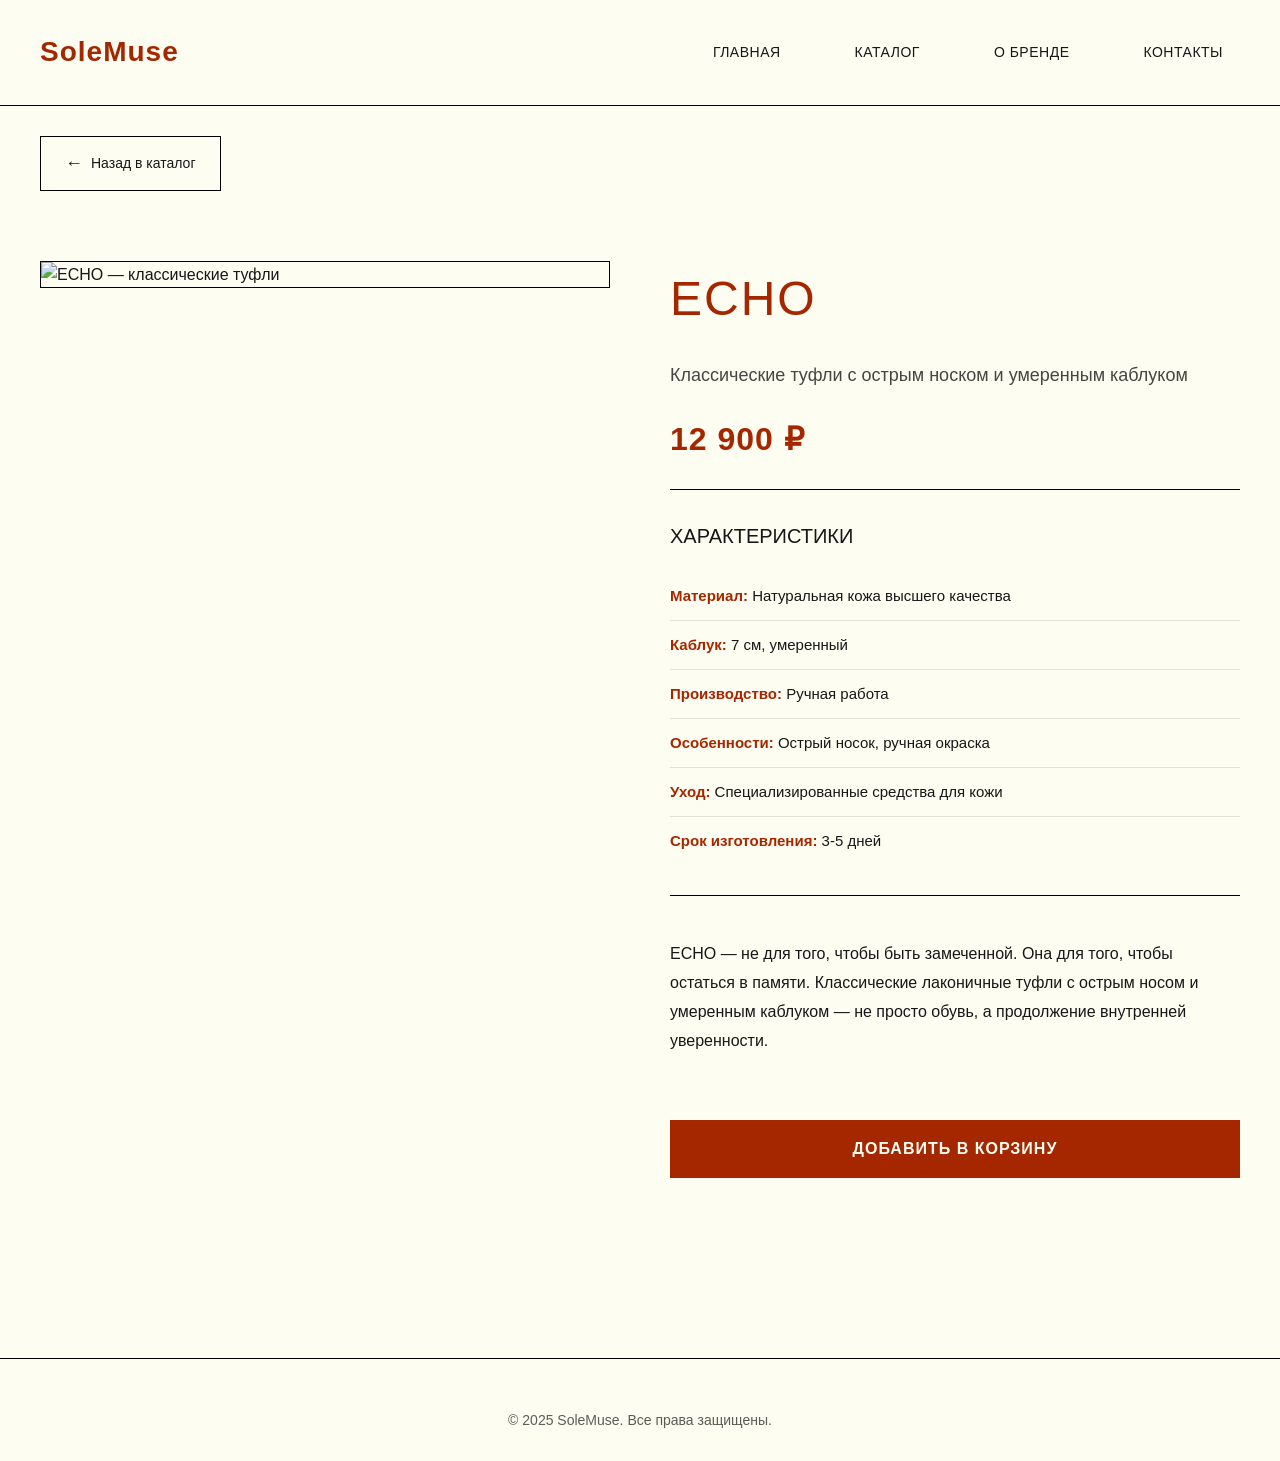
==== index1.html @ 01a090bb "Add files via upload" ====
<!DOCTYPE html>
<html lang="ru">
<head>
  <meta charset="UTF-8">
  <meta name="viewport" content="width=device-width, initial-scale=1.0">
  <title>ECHO — SoleMuse</title>
  <link rel="stylesheet" href="styles.css">
</head>
<body>

  <header class="header">
    <div class="container">
      <div class="logo">
        <a href="index1.html">SoleMuse</a>
      </div>
      <nav class="nav">
        <a href="index1.html">Главная</a>
        <a href="index1.html#catalog">Каталог</a>
        <a href="#">О бренде</a>
        <a href="#">Контакты</a>
      </nav>
    </div>
  </header>

  <div class="container">
    <a href="index.html" class="back-button">
      <span>←</span> Назад в каталог
    </a>
  </div>

  <main class="product-page">
    <div class="container">
      <div class="product-layout">
        
        <div class="product-image-large">
          <img src="фото_и_материалы/1_фото.png" alt="ECHO — классические туфли">
        </div>

        <div class="product-info-large">
          <h1 class="product-title-large">ECHO</h1>
          <p class="product-desc-large">Классические туфли с острым носком и умеренным каблуком</p>
          <div class="product-price-large">12 900 ₽</div>
          
          <div class="product-features">
            <h3>Характеристики</h3>
            <ul>
              <li><strong>Материал:</strong> Натуральная кожа высшего качества</li>
              <li><strong>Каблук:</strong> 7 см, умеренный</li>
              <li><strong>Производство:</strong> Ручная работа</li>
              <li><strong>Особенности:</strong> Острый носок, ручная окраска</li>
              <li><strong>Уход:</strong> Специализированные средства для кожи</li>
              <li><strong>Срок изготовления:</strong> 3-5 дней</li>
            </ul>
          </div>

          <div class="product-description">
            <p>ECHO — не для того, чтобы быть замеченной. Она для того, чтобы остаться в памяти. Классические лаконичные туфли с острым носом и умеренным каблуком — не просто обувь, а продолжение внутренней уверенности.</p>
          </div>

          <button class="btn-order-large">ДОБАВИТЬ В КОРЗИНУ</button>
        </div>
      </div>
    </div>
  </main>

  <footer class="footer">
    <div class="container">
      <p>© 2025 SoleMuse. Все права защищены.</p>
    </div>
  </footer>

</body>
</html>
---- styles.css ----
* {
  margin: 0;
  padding: 0;
  box-sizing: border-box;
}

:root {
  --color-primary: #A52700;
  --color-primary-hover: #D13B23;
  --color-bg: #FDFDF1;
  --color-text: #171717;
  --color-border: #000000;
  --font-header: 'Akzidenz-Grotesk Pro', Helvetica, Arial, sans-serif;
  --font-body: 'Tilda Sans', Arial, sans-serif;
  --transition: all 0.3s ease;
}

body {
  font-family: var(--font-body);
  background-color: var(--color-bg);
  color: var(--color-text);
  line-height: 1.6;
  overflow-x: hidden;
}

h1, h2, h3 {
  font-family: var(--font-header);
  font-weight: 500;
  text-transform: uppercase;
}

a {
  text-decoration: none;
  color: inherit;
}

img {
  max-width: 100%;
  display: block;
}

.container {
  width: 100%;
  max-width: 1400px;
  margin: 0 auto;
  padding: 0 40px;
}

/* HEADER */
.header {
  border-bottom: 1px solid var(--color-border);
  padding: 30px 0;
  position: sticky;
  top: 0;
  background: var(--color-bg);
  z-index: 100;
}

.header .container {
  display: flex;
  justify-content: space-between;
  align-items: center;
  flex-wrap: wrap;
  gap: 20px;
}

.logo a {
  font-family: var(--font-header);
  font-size: 28px;
  font-weight: 600;
  letter-spacing: 1px;
  color: var(--color-primary);
}

.nav {
  display: flex;
  gap: 40px;
  flex-wrap: wrap;
}

.nav a {
  font-size: 14px;
  font-weight: 500;
  text-transform: uppercase;
  letter-spacing: 0.5px;
  padding: 8px 16px;
  border: 1px solid transparent;
  transition: var(--transition);
}

.nav a:hover,
.nav a.active {
  border-bottom: 2px solid var(--color-border);
  background: rgba(0, 0, 0, 0.05);
}

/* HERO */
.hero {
  padding: 100px 0 80px;
  text-align: center;
  border-bottom: 1px solid var(--color-border);
}

.hero h1 {
  font-size: clamp(32px, 5vw, 48px);
  color: var(--color-primary);
  margin-bottom: 16px;
  letter-spacing: 2px;
}

.hero p {
  font-size: clamp(16px, 2vw, 20px);
  color: var(--color-text);
  opacity: 0.8;
}

/* CATALOG */
.catalog {
  padding: 80px 0;
}

.filters {
  display: flex;
  justify-content: center;
  gap: 20px;
  margin-bottom: 60px;
  flex-wrap: wrap;
}

.filter-btn {
  padding: 14px 32px;
  font-size: 14px;
  font-weight: 600;
  text-transform: uppercase;
  letter-spacing: 1px;
  background: transparent;
  color: var(--color-primary);
  border: 2px solid var(--color-primary);
  cursor: pointer;
  transition: var(--transition);
}

.filter-btn:hover,
.filter-btn.active {
  background: var(--color-primary);
  color: var(--color-bg);
}

/* PRODUCTS GRID */
.products-grid {
  display: grid;
  grid-template-columns: repeat(auto-fit, minmax(320px, 1fr));
  gap: clamp(30px, 5vw, 50px);
}

.product-card {
  background: var(--color-bg);
  border: 1px solid var(--color-border);
  overflow: hidden;
  transition: var(--transition);
}

.product-card:hover {
  transform: translateY(-5px);
  box-shadow: 0 10px 30px rgba(0, 0, 0, 0.1);
}

.product-image {
  position: relative;
  width: 100%;
  padding-top: 125%;
  overflow: hidden;
  border-bottom: 1px solid var(--color-border);
}

.product-image img {
  position: absolute;
  top: 0;
  left: 0;
  width: 100%;
  height: 100%;
  object-fit: cover;
  transition: transform 0.5s ease;
}

.product-card:hover .product-image img {
  transform: scale(1.05);
}

.product-info {
  padding: 30px 25px;
  text-align: center;
}

.product-title {
  font-size: clamp(20px, 3vw, 24px);
  margin-bottom: 12px;
  color: var(--color-text);
  letter-spacing: 1px;
}

.product-desc {
  font-size: 14px;
  color: var(--color-text);
  opacity: 0.7;
  margin-bottom: 20px;
  line-height: 1.6;
}

.product-price {
  font-size: 20px;
  font-weight: 600;
  color: var(--color-primary);
  margin-bottom: 20px;
  letter-spacing: 0.5px;
}

.btn-view {
  display: inline-block;
  width: 100%;
  padding: 16px 24px;
  font-size: 14px;
  font-weight: 600;
  text-transform: uppercase;
  letter-spacing: 1px;
  background: var(--color-primary);
  color: var(--color-bg);
  border: none;
  cursor: pointer;
  transition: var(--transition);
  text-align: center;
}

.btn-view:hover {
  background: var(--color-primary-hover);
  transform: translateY(-2px);
}

/* FOOTER */
.footer {
  border-top: 1px solid var(--color-border);
  padding: 50px 0 30px;
  text-align: center;
  margin-top: 80px;
}

.footer p {
  font-size: 14px;
  opacity: 0.7;
}

/* BACK BUTTON */
.back-button {
  display: inline-flex;
  align-items: center;
  gap: 8px;
  margin: 30px 0;
  padding: 12px 24px;
  font-size: 14px;
  font-weight: 500;
  color: var(--color-text);
  border: 1px solid var(--color-border);
  transition: var(--transition);
}

.back-button:hover {
  background: var(--color-primary);
  color: var(--color-bg);
  border-color: var(--color-primary);
}

.back-button span {
  font-size: 18px;
}

/* PRODUCT PAGE */
.product-page {
  padding: 40px 0 100px;
}

.product-layout {
  display: grid;
  grid-template-columns: 1fr 1fr;
  gap: 60px;
  align-items: start;
}

.product-image-large {
  position: sticky;
  top: 100px;
  border: 1px solid var(--color-border);
  overflow: hidden;
}

.product-image-large img {
  width: 100%;
  height: auto;
  display: block;
}

.product-info-large {
  display: flex;
  flex-direction: column;
  gap: 24px;
}

.product-title-large {
  font-size: 48px;
  color: var(--color-primary);
  letter-spacing: 2px;
  margin: 0;
}

.product-desc-large {
  font-size: 18px;
  line-height: 1.6;
  color: var(--color-text);
  opacity: 0.8;
  margin: 0;
}

.product-price-large {
  font-size: 32px;
  font-weight: 600;
  color: var(--color-primary);
  letter-spacing: 1px;
}

.product-features {
  padding: 30px 0;
  border-top: 1px solid var(--color-border);
  border-bottom: 1px solid var(--color-border);
}

.product-features h3 {
  font-size: 20px;
  margin-bottom: 20px;
  color: var(--color-text);
}

.product-features ul {
  list-style: none;
  padding: 0;
  margin: 0;
}

.product-features li {
  padding: 12px 0;
  font-size: 15px;
  line-height: 1.6;
  color: var(--color-text);
  border-bottom: 1px solid rgba(0, 0, 0, 0.1);
}

.product-features li:last-child {
  border-bottom: none;
}

.product-features strong {
  color: var(--color-primary);
}

.product-description {
  padding: 20px 0;
}

.product-description p {
  font-size: 16px;
  line-height: 1.8;
  color: var(--color-text);
  margin: 0;
}

.btn-order-large {
  margin-top: 20px;
  padding: 20px 40px;
  font-size: 16px;
  font-weight: 600;
  text-transform: uppercase;
  letter-spacing: 1px;
  background: var(--color-primary);
  color: var(--color-bg);
  border: none;
  cursor: pointer;
  transition: var(--transition);
  width: 100%;
}

.btn-order-large:hover {
  background: var(--color-primary-hover);
  transform: translateY(-2px);
}

/* RESPONSIVE */
@media (max-width: 900px) {
  .product-layout {
    grid-template-columns: 1fr;
    gap: 40px;
  }

  .product-image-large {
    position: relative;
    top: 0;
  }

  .product-title-large {
    font-size: 36px;
  }

  .product-price-large {
    font-size: 28px;
  }
}

@media (max-width: 768px) {
  .container {
    padding: 0 20px;
  }

  .header {
    padding: 20px 0;
  }

  .logo a {
    font-size: 24px;
  }

  .nav {
    gap: 20px;
    justify-content: center;
  }

  .nav a {
    font-size: 13px;
    padding: 6px 12px;
  }

  .hero {
    padding: 60px 0 50px;
  }

  .catalog {
    padding: 50px 0;
  }

  .filters {
    gap: 12px;
    margin-bottom: 40px;
  }

  .filter-btn {
    padding: 12px 24px;
    font-size: 13px;
  }

  .products-grid {
    grid-template-columns: 1fr;
    gap: 30px;
  }

  .product-info {
    padding: 25px 20px;
  }

  .footer {
    padding: 40px 0 25px;
    margin-top: 50px;
  }

  .product-title-large {
    font-size: 28px;
  }

  .product-price-large {
    font-size: 24px;
  }

  .btn-order-large {
    padding: 16px 32px;
    font-size: 14px;
  }
}

@media (max-width: 480px) {
  .hero h1 {
    font-size: 28px;
  }

  .hero p {
    font-size: 16px;
  }

  .filters {
    flex-direction: column;
    align-items: stretch;
  }

  .filter-btn {
    width: 100%;
  }
}
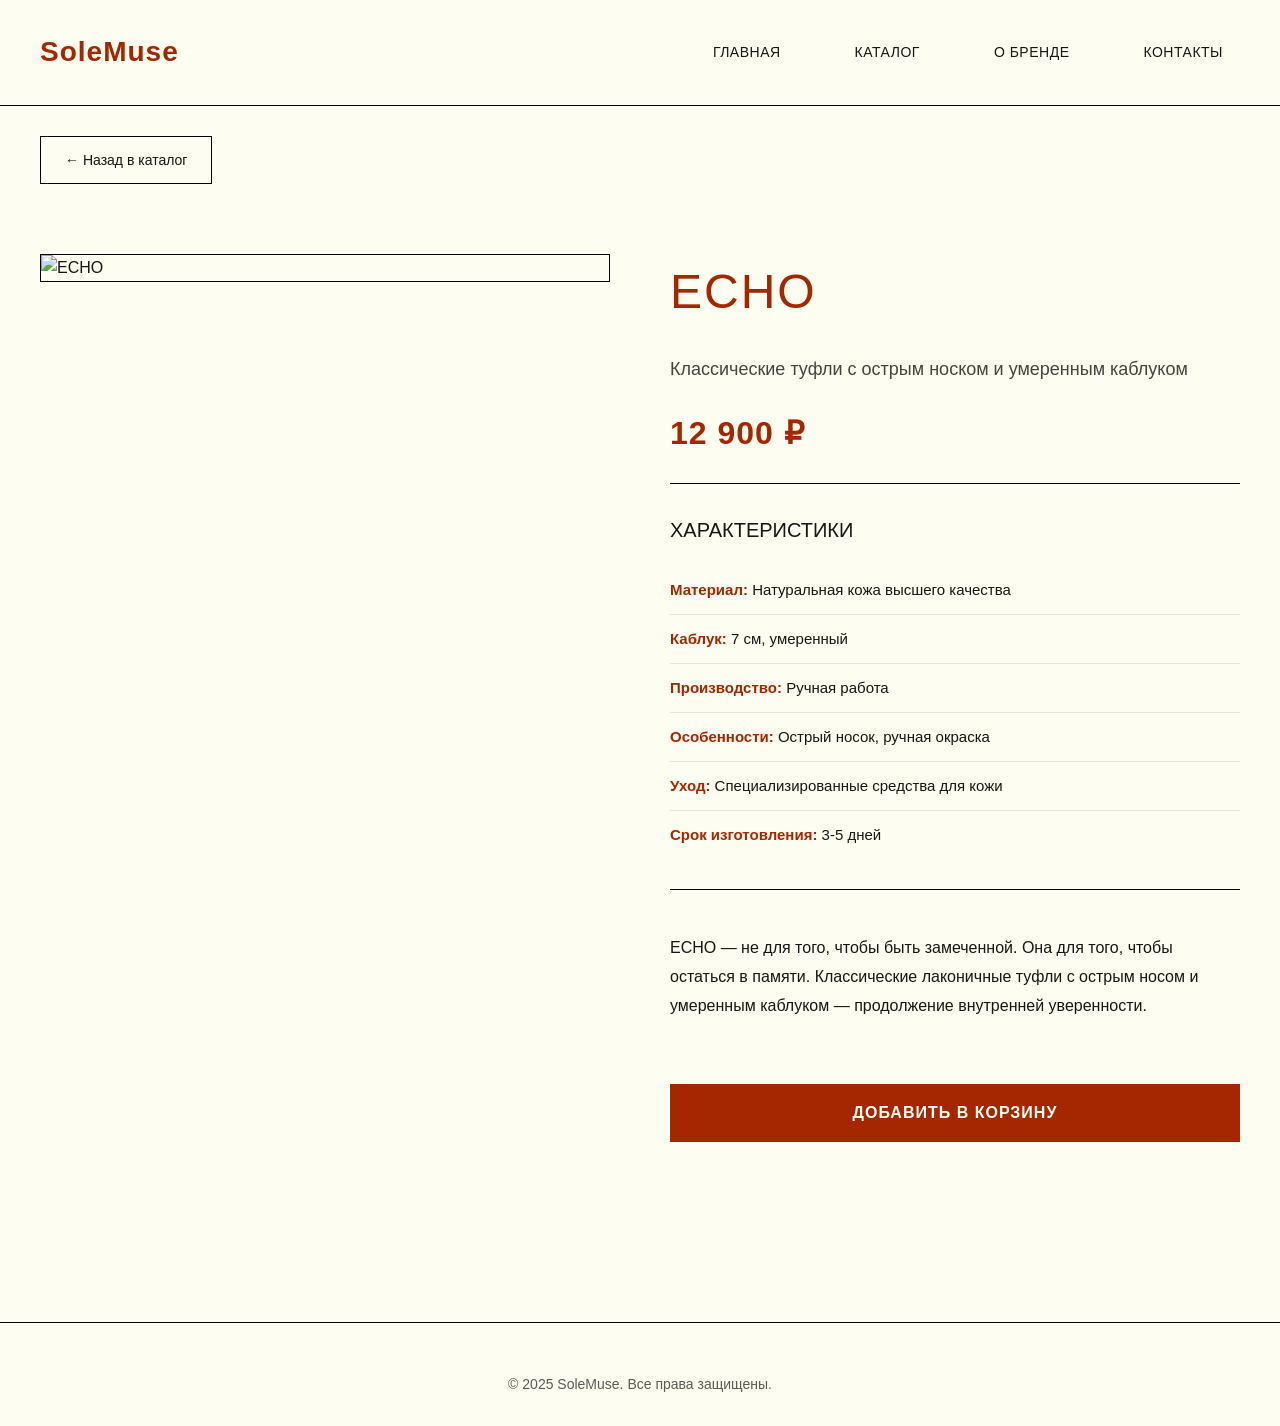
==== commit d3d2f8cc: "Update index1.html" ====
--- a/index1.html
+++ b/index1.html
@@ -10,12 +10,10 @@
 
   <header class="header">
     <div class="container">
-      <div class="logo">
-        <a href="index1.html">SoleMuse</a>
-      </div>
+      <div class="logo"><a href="index.html">SoleMuse</a></div>
       <nav class="nav">
-        <a href="index1.html">Главная</a>
-        <a href="index1.html#catalog">Каталог</a>
+        <a href="index.html">Главная</a>
+        <a href="index.html#catalog">Каталог</a>
         <a href="#">О бренде</a>
         <a href="#">Контакты</a>
       </nav>
@@ -23,19 +21,19 @@
   </header>
 
   <div class="container">
-    <a href="index.html" class="back-button">
-      <span>←</span> Назад в каталог
-    </a>
+    <a href="index.html" class="back-button">← Назад в каталог</a>
   </div>
 
   <main class="product-page">
     <div class="container">
       <div class="product-layout">
         
+        <!-- ЛЕВАЯ КОЛОНКА: ФОТО -->
         <div class="product-image-large">
-          <img src="фото_и_материалы/1_фото.png" alt="ECHO — классические туфли">
+          <img src="фото_и_материалы/1_фото.png" alt="ECHO">
         </div>
 
+        <!-- ПРАВАЯ КОЛОНКА: ИНФОРМАЦИЯ -->
         <div class="product-info-large">
           <h1 class="product-title-large">ECHO</h1>
           <p class="product-desc-large">Классические туфли с острым носком и умеренным каблуком</p>
@@ -54,11 +52,12 @@
           </div>
 
           <div class="product-description">
-            <p>ECHO — не для того, чтобы быть замеченной. Она для того, чтобы остаться в памяти. Классические лаконичные туфли с острым носом и умеренным каблуком — не просто обувь, а продолжение внутренней уверенности.</p>
+            <p>ECHO — не для того, чтобы быть замеченной. Она для того, чтобы остаться в памяти. Классические лаконичные туфли с острым носом и умеренным каблуком — продолжение внутренней уверенности.</p>
           </div>
 
           <button class="btn-order-large">ДОБАВИТЬ В КОРЗИНУ</button>
         </div>
+
       </div>
     </div>
   </main>
@@ -70,4 +69,4 @@
   </footer>
 
 </body>
-</html>+</html>
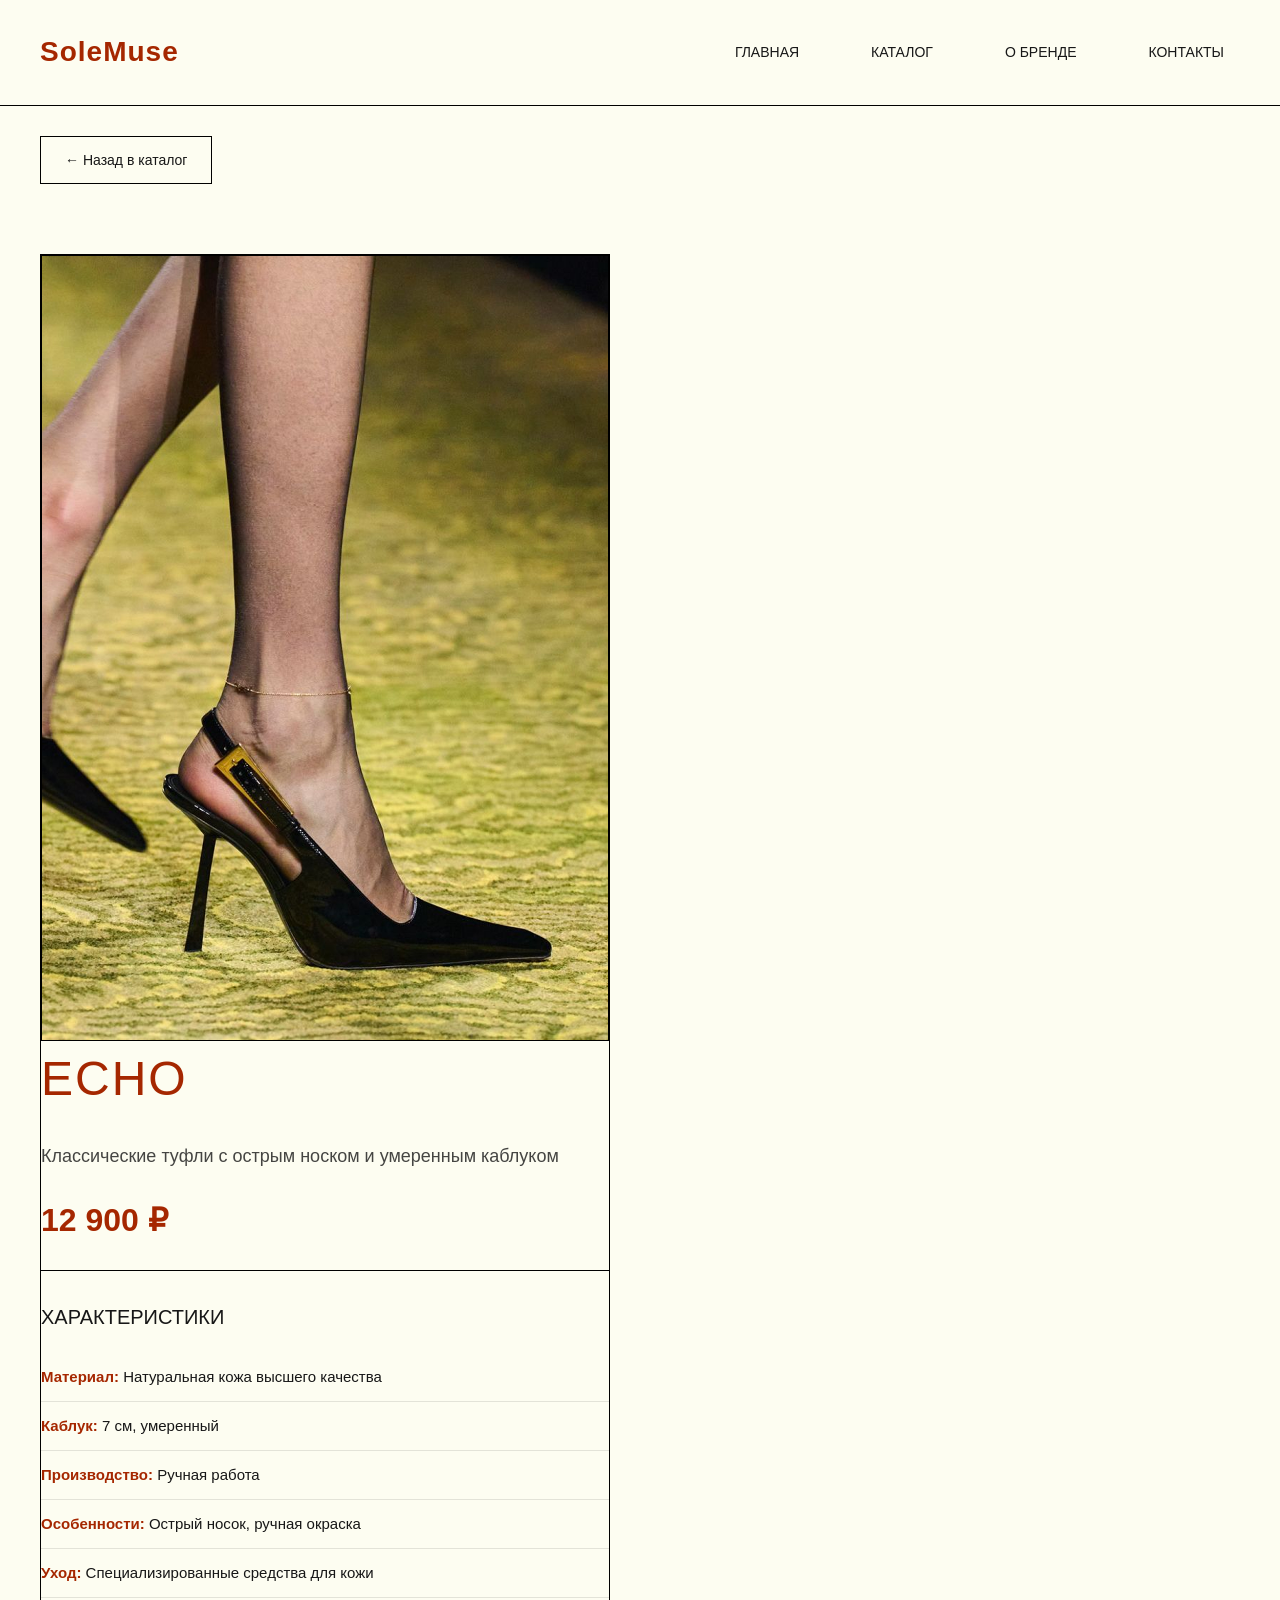
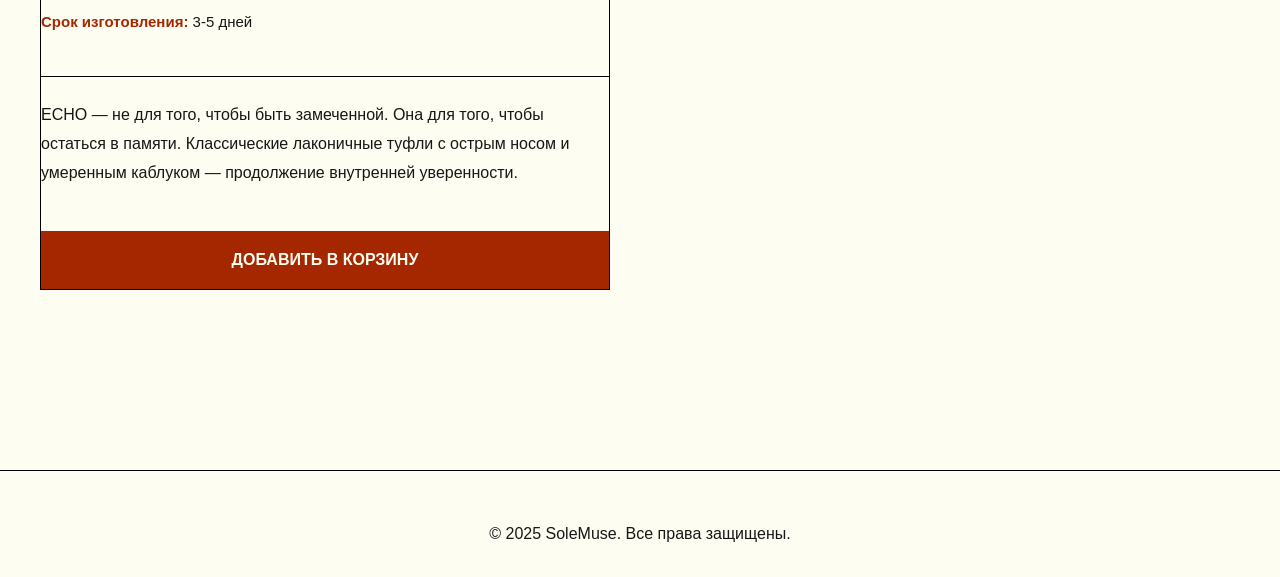
==== commit 0adaec57: "Update index1.html" ====
--- a/index1.html
+++ b/index1.html
@@ -28,12 +28,10 @@
     <div class="container">
       <div class="product-layout">
         
-        <!-- ЛЕВАЯ КОЛОНКА: ФОТО -->
         <div class="product-image-large">
-          <img src="фото_и_материалы/1_фото.png" alt="ECHO">
+          <img src="1_фото.png"
         </div>
 
-        <!-- ПРАВАЯ КОЛОНКА: ИНФОРМАЦИЯ -->
         <div class="product-info-large">
           <h1 class="product-title-large">ECHO</h1>
           <p class="product-desc-large">Классические туфли с острым носком и умеренным каблуком</p>
--- a/styles.css
+++ b/styles.css
@@ -1,7 +1,7 @@
-* {
-  margin: 0;
-  padding: 0;
-  box-sizing: border-box;
+* { 
+  margin: 0; 
+  padding: 0; 
+  box-sizing: border-box; 
 }
 
 :root {
@@ -23,479 +23,413 @@
   overflow-x: hidden;
 }
 
-h1, h2, h3 {
-  font-family: var(--font-header);
-  font-weight: 500;
-  text-transform: uppercase;
-}
-
-a {
-  text-decoration: none;
-  color: inherit;
-}
-
-img {
-  max-width: 100%;
-  display: block;
-}
-
-.container {
-  width: 100%;
-  max-width: 1400px;
-  margin: 0 auto;
-  padding: 0 40px;
-}
-
-/* HEADER */
-.header {
-  border-bottom: 1px solid var(--color-border);
-  padding: 30px 0;
-  position: sticky;
-  top: 0;
+h1, h2, h3 { 
+  font-family: var(--font-header); 
+  font-weight: 500; 
+  text-transform: uppercase; 
+}
+
+a { 
+  text-decoration: none; 
+  color: inherit; 
+}
+
+img { 
+  max-width: 100%; 
+  display: block; 
+}
+
+.container { 
+  width: 100%; 
+  max-width: 1400px; 
+  margin: 0 auto; 
+  padding: 0 40px; 
+}
+
+.header { 
+  border-bottom: 1px solid var(--color-border); 
+  padding: 30px 0; 
+  position: sticky; 
+  top: 0; 
+  background: var(--color-bg); 
+  z-index: 100; 
+}
+
+.header .container { 
+  display: flex; 
+  justify-content: space-between; 
+  align-items: center; 
+  gap: 20px; 
+}
+
+.logo a { 
+  font-family: var(--font-header); 
+  font-size: 28px; 
+  font-weight: 600; 
+  letter-spacing: 1px; 
+  color: var(--color-primary); 
+}
+
+.nav { 
+  display: flex; 
+  gap: 40px; 
+}
+
+.nav a { 
+  font-size: 14px; 
+  font-weight: 500; 
+  text-transform: uppercase; 
+  padding: 8px 16px; 
+  transition: var(--transition); 
+}
+
+.nav a:hover, .nav a.active { 
+  border-bottom: 2px solid var(--color-border); 
+}
+
+.hero { 
+  padding: 100px 0 80px; 
+  text-align: center; 
+  border-bottom: 1px solid var(--color-border); 
+}
+
+.hero h1 { 
+  font-size: clamp(32px, 5vw, 48px); 
+  color: var(--color-primary); 
+  margin-bottom: 16px; 
+}
+
+/* CATALOG */
+.catalog { 
+  padding: 80px 0; 
+}
+
+.filters { 
+  display: flex; 
+  justify-content: center; 
+  gap: 20px; 
+  margin-bottom: 60px; 
+}
+
+.filter-btn { 
+  padding: 14px 32px; 
+  font-size: 14px; 
+  font-weight: 600; 
+  text-transform: uppercase; 
+  background: transparent; 
+  color: var(--color-primary); 
+  border: 2px solid var(--color-primary); 
+  cursor: pointer; 
+  transition: var(--transition); 
+}
+
+.filter-btn:hover, .filter-btn.active { 
+  background: var(--color-primary); 
+  color: var(--color-bg); 
+}
+
+/* PRODUCTS GRID - КАК БЫЛО РАНЬШЕ */
+.products-grid { 
+  display: grid; 
+  grid-template-columns: repeat(auto-fit, minmax(320px, 1fr)); 
+  gap: clamp(30px, 5vw, 50px); 
+}
+
+.product-card { 
   background: var(--color-bg);
-  z-index: 100;
-}
-
-.header .container {
-  display: flex;
-  justify-content: space-between;
-  align-items: center;
-  flex-wrap: wrap;
-  gap: 20px;
-}
-
-.logo a {
-  font-family: var(--font-header);
-  font-size: 28px;
-  font-weight: 600;
+  border: 1px solid var(--color-border); 
+  overflow: hidden; 
+  transition: var(--transition); 
+}
+
+.product-card:hover { 
+  transform: translateY(-5px); 
+  box-shadow: 0 10px 30px rgba(0,0,0,0.1); 
+}
+
+.product-image { 
+  position: relative;
+  width: 100%; 
+  padding-top: 125%; 
+  overflow: hidden; 
+  border-bottom: 1px solid var(--color-border); 
+}
+
+.product-image img { 
+  position: absolute;
+  top: 0; 
+  left: 0; 
+  width: 100%; 
+  height: 100%; 
+  object-fit: cover; 
+  transition: transform 0.5s ease; 
+}
+
+.product-card:hover .product-image img { 
+  transform: scale(1.05); 
+}
+
+.product-info { 
+  padding: 30px 25px; 
+  text-align: center; 
+}
+
+.product-title { 
+  font-size: clamp(20px, 3vw, 24px); 
+  margin-bottom: 12px; 
   letter-spacing: 1px;
-  color: var(--color-primary);
-}
-
-.nav {
-  display: flex;
-  gap: 40px;
-  flex-wrap: wrap;
-}
-
-.nav a {
-  font-size: 14px;
-  font-weight: 500;
-  text-transform: uppercase;
-  letter-spacing: 0.5px;
-  padding: 8px 16px;
-  border: 1px solid transparent;
-  transition: var(--transition);
-}
-
-.nav a:hover,
-.nav a.active {
-  border-bottom: 2px solid var(--color-border);
-  background: rgba(0, 0, 0, 0.05);
-}
-
-/* HERO */
-.hero {
-  padding: 100px 0 80px;
-  text-align: center;
-  border-bottom: 1px solid var(--color-border);
-}
-
-.hero h1 {
-  font-size: clamp(32px, 5vw, 48px);
-  color: var(--color-primary);
-  margin-bottom: 16px;
-  letter-spacing: 2px;
-}
-
-.hero p {
-  font-size: clamp(16px, 2vw, 20px);
-  color: var(--color-text);
-  opacity: 0.8;
-}
-
-/* CATALOG */
-.catalog {
-  padding: 80px 0;
-}
-
-.filters {
-  display: flex;
-  justify-content: center;
-  gap: 20px;
-  margin-bottom: 60px;
-  flex-wrap: wrap;
-}
-
-.filter-btn {
-  padding: 14px 32px;
-  font-size: 14px;
-  font-weight: 600;
-  text-transform: uppercase;
-  letter-spacing: 1px;
-  background: transparent;
-  color: var(--color-primary);
-  border: 2px solid var(--color-primary);
-  cursor: pointer;
-  transition: var(--transition);
-}
-
-.filter-btn:hover,
-.filter-btn.active {
-  background: var(--color-primary);
-  color: var(--color-bg);
-}
-
-/* PRODUCTS GRID */
-.products-grid {
-  display: grid;
-  grid-template-columns: repeat(auto-fit, minmax(320px, 1fr));
-  gap: clamp(30px, 5vw, 50px);
-}
-
-.product-card {
-  background: var(--color-bg);
-  border: 1px solid var(--color-border);
-  overflow: hidden;
-  transition: var(--transition);
-}
-
-.product-card:hover {
-  transform: translateY(-5px);
-  box-shadow: 0 10px 30px rgba(0, 0, 0, 0.1);
-}
-
-.product-image {
-  position: relative;
-  width: 100%;
-  padding-top: 125%;
-  overflow: hidden;
-  border-bottom: 1px solid var(--color-border);
-}
-
-.product-image img {
-  position: absolute;
-  top: 0;
-  left: 0;
-  width: 100%;
-  height: 100%;
-  object-fit: cover;
-  transition: transform 0.5s ease;
-}
-
-.product-card:hover .product-image img {
-  transform: scale(1.05);
-}
-
-.product-info {
-  padding: 30px 25px;
-  text-align: center;
-}
-
-.product-title {
-  font-size: clamp(20px, 3vw, 24px);
-  margin-bottom: 12px;
-  color: var(--color-text);
-  letter-spacing: 1px;
-}
-
-.product-desc {
-  font-size: 14px;
-  color: var(--color-text);
-  opacity: 0.7;
-  margin-bottom: 20px;
-  line-height: 1.6;
-}
-
-.product-price {
-  font-size: 20px;
-  font-weight: 600;
-  color: var(--color-primary);
-  margin-bottom: 20px;
-  letter-spacing: 0.5px;
-}
-
-.btn-view {
+}
+
+.product-desc { 
+  font-size: 14px; 
+  opacity: 0.7; 
+  margin-bottom: 20px; 
+  line-height: 1.6; 
+}
+
+.product-price { 
+  font-size: 20px; 
+  font-weight: 600; 
+  color: var(--color-primary); 
+  margin-bottom: 20px; 
+  letter-spacing: 0.5px; 
+}
+
+.btn-view { 
   display: inline-block;
-  width: 100%;
-  padding: 16px 24px;
-  font-size: 14px;
-  font-weight: 600;
-  text-transform: uppercase;
-  letter-spacing: 1px;
-  background: var(--color-primary);
-  color: var(--color-bg);
-  border: none;
-  cursor: pointer;
-  transition: var(--transition);
-  text-align: center;
-}
-
-.btn-view:hover {
-  background: var(--color-primary-hover);
-  transform: translateY(-2px);
-}
-
-/* FOOTER */
-.footer {
-  border-top: 1px solid var(--color-border);
-  padding: 50px 0 30px;
-  text-align: center;
-  margin-top: 80px;
-}
-
-.footer p {
-  font-size: 14px;
-  opacity: 0.7;
-}
-
-/* BACK BUTTON */
-.back-button {
-  display: inline-flex;
-  align-items: center;
-  gap: 8px;
-  margin: 30px 0;
-  padding: 12px 24px;
-  font-size: 14px;
-  font-weight: 500;
-  color: var(--color-text);
-  border: 1px solid var(--color-border);
-  transition: var(--transition);
-}
-
-.back-button:hover {
-  background: var(--color-primary);
-  color: var(--color-bg);
-  border-color: var(--color-primary);
-}
-
-.back-button span {
-  font-size: 18px;
-}
-
-/* PRODUCT PAGE */
-.product-page {
-  padding: 40px 0 100px;
-}
-
-.product-layout {
-  display: grid;
-  grid-template-columns: 1fr 1fr;
-  gap: 60px;
-  align-items: start;
-}
-
-.product-image-large {
-  position: sticky;
-  top: 100px;
-  border: 1px solid var(--color-border);
-  overflow: hidden;
-}
-
-.product-image-large img {
-  width: 100%;
-  height: auto;
-  display: block;
-}
-
-.product-info-large {
-  display: flex;
-  flex-direction: column;
-  gap: 24px;
-}
-
-.product-title-large {
-  font-size: 48px;
-  color: var(--color-primary);
-  letter-spacing: 2px;
-  margin: 0;
-}
-
-.product-desc-large {
-  font-size: 18px;
-  line-height: 1.6;
-  color: var(--color-text);
-  opacity: 0.8;
-  margin: 0;
-}
-
-.product-price-large {
-  font-size: 32px;
-  font-weight: 600;
-  color: var(--color-primary);
-  letter-spacing: 1px;
-}
-
-.product-features {
-  padding: 30px 0;
-  border-top: 1px solid var(--color-border);
-  border-bottom: 1px solid var(--color-border);
-}
-
-.product-features h3 {
-  font-size: 20px;
-  margin-bottom: 20px;
-  color: var(--color-text);
-}
-
-.product-features ul {
-  list-style: none;
-  padding: 0;
-  margin: 0;
-}
-
-.product-features li {
-  padding: 12px 0;
-  font-size: 15px;
-  line-height: 1.6;
-  color: var(--color-text);
-  border-bottom: 1px solid rgba(0, 0, 0, 0.1);
-}
-
-.product-features li:last-child {
-  border-bottom: none;
-}
-
-.product-features strong {
-  color: var(--color-primary);
-}
-
-.product-description {
-  padding: 20px 0;
-}
-
-.product-description p {
-  font-size: 16px;
-  line-height: 1.8;
-  color: var(--color-text);
-  margin: 0;
-}
-
-.btn-order-large {
-  margin-top: 20px;
-  padding: 20px 40px;
-  font-size: 16px;
-  font-weight: 600;
-  text-transform: uppercase;
-  letter-spacing: 1px;
-  background: var(--color-primary);
-  color: var(--color-bg);
-  border: none;
-  cursor: pointer;
-  transition: var(--transition);
-  width: 100%;
-}
-
-.btn-order-large:hover {
-  background: var(--color-primary-hover);
-  transform: translateY(-2px);
-}
-
-/* RESPONSIVE */
-@media (max-width: 900px) {
-  .product-layout {
-    grid-template-columns: 1fr;
-    gap: 40px;
-  }
-
-  .product-image-large {
-    position: relative;
-    top: 0;
-  }
-
-  .product-title-large {
-    font-size: 36px;
-  }
-
-  .product-price-large {
-    font-size: 28px;
-  }
+  width: 100%; 
+  padding: 16px 24px; 
+  font-size: 14px; 
+  font-weight: 600; 
+  text-transform: uppercase; 
+  background: var(--color-primary); 
+  color: var(--color-bg); 
+  border: none; 
+  cursor: pointer; 
+  transition: var(--transition); 
+  text-align: center; 
+}
+
+.btn-view:hover { 
+  background: var(--color-primary-hover); 
+  transform: translateY(-2px); 
+}
+
+.footer { 
+  border-top: 1px solid var(--color-border); 
+  padding: 50px 0 30px; 
+  text-align: center; 
+  margin-top: 80px; 
+}
+
+.back-button { 
+  display: inline-flex; 
+  align-items: center; 
+  gap: 8px; 
+  margin: 30px 0; 
+  padding: 12px 24px; 
+  font-size: 14px; 
+  font-weight: 500; 
+  border: 1px solid var(--color-border); 
+  transition: var(--transition); 
+}
+
+.back-button:hover { 
+  background: var(--color-primary); 
+  color: var(--color-bg); 
+  border-color: var(--color-primary); 
+}
+
+.product-page { 
+  padding: 40px 0 100px; 
+}
+
+.product-layout { 
+  display: grid; 
+  grid-template-columns: 1fr 1fr; 
+  gap: 60px; 
+  align-items: start; 
+}
+
+.product-image-large { 
+  position: sticky; 
+  top: 100px; 
+  border: 1px solid var(--color-border); 
+  overflow: hidden; 
+}
+
+.product-image-large img { 
+  width: 100%; 
+  height: auto; 
+}
+
+.product-info-large { 
+  display: flex; 
+  flex-direction: column; 
+  gap: 24px; 
+}
+
+.product-title-large { 
+  font-size: 48px; 
+  color: var(--color-primary); 
+  letter-spacing: 2px; 
+}
+
+.product-desc-large { 
+  font-size: 18px; 
+  opacity: 0.8; 
+}
+
+.product-price-large { 
+  font-size: 32px; 
+  font-weight: 600; 
+  color: var(--color-primary); 
+}
+
+.product-features { 
+  padding: 30px 0; 
+  border-top: 1px solid var(--color-border); 
+  border-bottom: 1px solid var(--color-border); 
+}
+
+.product-features h3 { 
+  font-size: 20px; 
+  margin-bottom: 20px; 
+}
+
+.product-features ul { 
+  list-style: none; 
+}
+
+.product-features li { 
+  padding: 12px 0; 
+  font-size: 15px; 
+  border-bottom: 1px solid rgba(0,0,0,0.1); 
+}
+
+.product-features li:last-child { 
+  border-bottom: none; 
+}
+
+.product-features strong { 
+  color: var(--color-primary); 
+}
+
+.product-description p { 
+  font-size: 16px; 
+  line-height: 1.8; 
+}
+
+.btn-order-large { 
+  margin-top: 20px; 
+  padding: 20px 40px; 
+  font-size: 16px; 
+  font-weight: 600; 
+  text-transform: uppercase; 
+  background: var(--color-primary); 
+  color: var(--color-bg); 
+  border: none; 
+  cursor: pointer; 
+  transition: var(--transition); 
+  width: 100%; 
+}
+
+.btn-order-large:hover { 
+  background: var(--color-primary-hover); 
+  transform: translateY(-2px); 
 }
 
 @media (max-width: 768px) {
-  .container {
-    padding: 0 20px;
-  }
-
-  .header {
-    padding: 20px 0;
-  }
-
-  .logo a {
-    font-size: 24px;
-  }
-
-  .nav {
-    gap: 20px;
-    justify-content: center;
-  }
-
-  .nav a {
-    font-size: 13px;
-    padding: 6px 12px;
-  }
-
-  .hero {
-    padding: 60px 0 50px;
-  }
-
-  .catalog {
-    padding: 50px 0;
-  }
-
-  .filters {
-    gap: 12px;
-    margin-bottom: 40px;
-  }
-
-  .filter-btn {
-    padding: 12px 24px;
-    font-size: 13px;
-  }
-
-  .products-grid {
-    grid-template-columns: 1fr;
-    gap: 30px;
-  }
-
-  .product-info {
-    padding: 25px 20px;
-  }
-
-  .footer {
-    padding: 40px 0 25px;
-    margin-top: 50px;
-  }
-
-  .product-title-large {
-    font-size: 28px;
-  }
-
-  .product-price-large {
-    font-size: 24px;
-  }
-
-  .btn-order-large {
-    padding: 16px 32px;
-    font-size: 14px;
+  .container { 
+    padding: 0 20px; 
+  }
+  
+  .header { 
+    padding: 20px 0; 
+  }
+  
+  .logo a { 
+    font-size: 24px; 
+  }
+  
+  .nav { 
+    gap: 20px; 
+  }
+  
+  .nav a { 
+    font-size: 13px; 
+    padding: 6px 12px; 
+  }
+  
+  .hero { 
+    padding: 60px 0 50px; 
+  }
+  
+  .catalog { 
+    padding: 50px 0; 
+  }
+  
+  .filters { 
+    flex-direction: column; 
+    align-items: stretch; 
+    gap: 12px; 
+    margin-bottom: 40px; 
+  }
+  
+  .filter-btn { 
+    width: 100%; 
+    padding: 12px 24px; 
+    font-size: 13px; 
+  }
+  
+  .products-grid { 
+    grid-template-columns: 1fr; 
+    gap: 30px; 
+  }
+  
+  .product-info { 
+    padding: 25px 20px; 
+  }
+  
+  .footer { 
+    padding: 40px 0 25px; 
+    margin-top: 50px; 
+  }
+  
+  .product-layout { 
+    grid-template-columns: 1fr; 
+    gap: 40px; 
+  }
+  
+  .product-image-large { 
+    position: relative; 
+    top: 0; 
+  }
+  
+  .product-title-large { 
+    font-size: 36px; 
+  }
+  
+  .product-price-large { 
+    font-size: 28px; 
+  }
+  
+  .btn-order-large { 
+    padding: 16px 32px; 
+    font-size: 14px; 
   }
 }
 
 @media (max-width: 480px) {
-  .hero h1 {
-    font-size: 28px;
-  }
-
-  .hero p {
-    font-size: 16px;
-  }
-
-  .filters {
-    flex-direction: column;
-    align-items: stretch;
-  }
-
-  .filter-btn {
-    width: 100%;
-  }
-}+  .hero h1 { 
+    font-size: 28px; 
+  }
+  
+  .product-title-large { 
+    font-size: 28px; 
+  }
+  
+  .product-price-large { 
+    font-size: 24px; 
+  }
+}
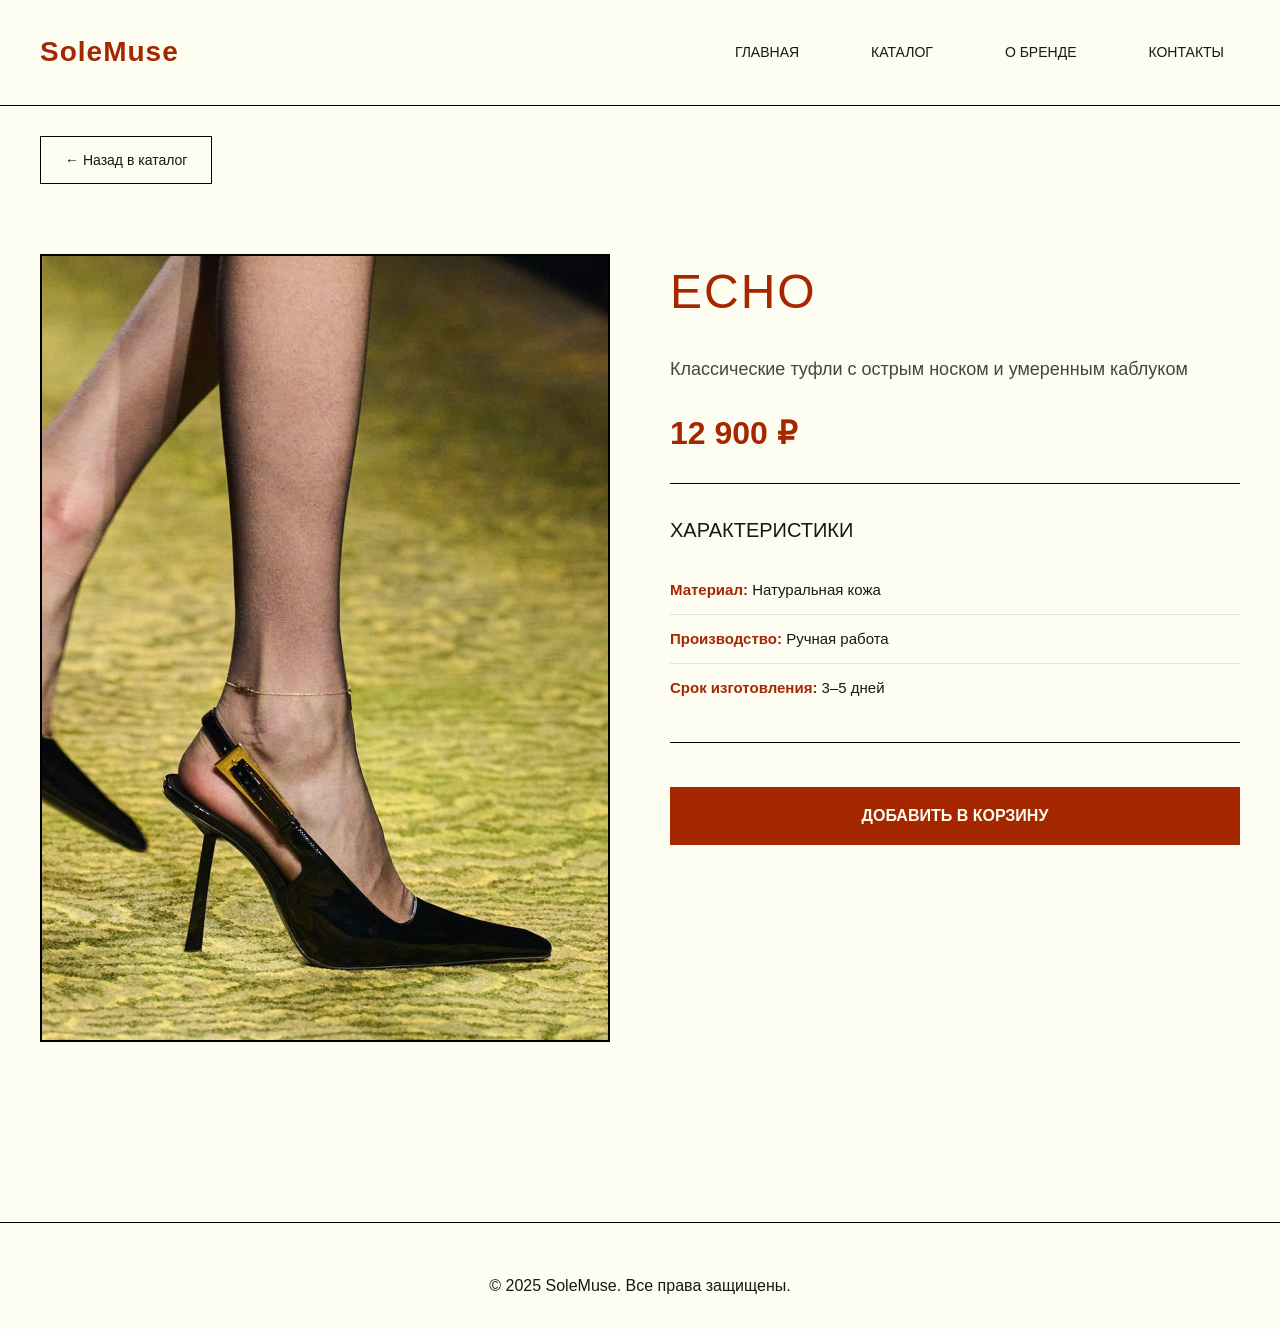
==== commit f7ed8173: "Update index1.html" ====
--- a/index1.html
+++ b/index1.html
@@ -29,7 +29,7 @@
       <div class="product-layout">
         
         <div class="product-image-large">
-          <img src="1_фото.png"
+          <img src="1_фото.png" alt="ECHO">
         </div>
 
         <div class="product-info-large">
@@ -40,17 +40,10 @@
           <div class="product-features">
             <h3>Характеристики</h3>
             <ul>
-              <li><strong>Материал:</strong> Натуральная кожа высшего качества</li>
-              <li><strong>Каблук:</strong> 7 см, умеренный</li>
+              <li><strong>Материал:</strong> Натуральная кожа</li>
               <li><strong>Производство:</strong> Ручная работа</li>
-              <li><strong>Особенности:</strong> Острый носок, ручная окраска</li>
-              <li><strong>Уход:</strong> Специализированные средства для кожи</li>
-              <li><strong>Срок изготовления:</strong> 3-5 дней</li>
+              <li><strong>Срок изготовления:</strong> 3–5 дней</li>
             </ul>
-          </div>
-
-          <div class="product-description">
-            <p>ECHO — не для того, чтобы быть замеченной. Она для того, чтобы остаться в памяти. Классические лаконичные туфли с острым носом и умеренным каблуком — продолжение внутренней уверенности.</p>
           </div>
 
           <button class="btn-order-large">ДОБАВИТЬ В КОРЗИНУ</button>
--- a/styles.css
+++ b/styles.css
@@ -99,7 +99,6 @@
   margin-bottom: 16px; 
 }
 
-/* CATALOG */
 .catalog { 
   padding: 80px 0; 
 }
@@ -128,91 +127,100 @@
   color: var(--color-bg); 
 }
 
-/* PRODUCTS GRID - КАК БЫЛО РАНЬШЕ */
-.products-grid { 
-  display: grid; 
-  grid-template-columns: repeat(auto-fit, minmax(320px, 1fr)); 
-  gap: clamp(30px, 5vw, 50px); 
-}
-
-.product-card { 
-  background: var(--color-bg);
-  border: 1px solid var(--color-border); 
-  overflow: hidden; 
-  transition: var(--transition); 
-}
-
-.product-card:hover { 
-  transform: translateY(-5px); 
-  box-shadow: 0 10px 30px rgba(0,0,0,0.1); 
-}
-
-.product-image { 
+/* ОСНОВНЫЕ СТИЛИ ДЛЯ СЕТКИ ТОВАРОВ - КАК БЫЛО РАНЬШЕ */
+.products-grid {
+  display: grid;
+  grid-template-columns: repeat(auto-fit, minmax(320px, 1fr));
+  gap: 40px;
+  margin-top: 40px;
+}
+
+.product-card {
+  border: 1px solid #000000;
+  background: #FDFDF1;
+  overflow: hidden;
+  transition: transform 0.3s ease;
+  height: 100%;
+}
+
+.product-card:hover {
+  transform: translateY(-5px);
+  box-shadow: 0 10px 30px rgba(0, 0, 0, 0.1);
+}
+
+.product-image {
   position: relative;
-  width: 100%; 
-  padding-top: 125%; 
-  overflow: hidden; 
-  border-bottom: 1px solid var(--color-border); 
-}
-
-.product-image img { 
+  width: 100%;
+  padding-top: 125%;
+  overflow: hidden;
+  border-bottom: 1px solid #000000;
+}
+
+.product-image img {
   position: absolute;
-  top: 0; 
-  left: 0; 
-  width: 100%; 
-  height: 100%; 
-  object-fit: cover; 
-  transition: transform 0.5s ease; 
-}
-
-.product-card:hover .product-image img { 
-  transform: scale(1.05); 
-}
-
-.product-info { 
-  padding: 30px 25px; 
-  text-align: center; 
-}
-
-.product-title { 
-  font-size: clamp(20px, 3vw, 24px); 
-  margin-bottom: 12px; 
+  top: 0;
+  left: 0;
+  width: 100%;
+  height: 100%;
+  object-fit: cover;
+  transition: transform 0.5s ease;
+}
+
+.product-card:hover .product-image img {
+  transform: scale(1.05);
+}
+
+.product-info {
+  padding: 30px 25px;
+  text-align: center;
+  height: 100%;
+  display: flex;
+  flex-direction: column;
+  justify-content: space-between;
+}
+
+.product-title {
+  font-size: 24px;
+  margin-bottom: 12px;
   letter-spacing: 1px;
-}
-
-.product-desc { 
-  font-size: 14px; 
-  opacity: 0.7; 
-  margin-bottom: 20px; 
-  line-height: 1.6; 
-}
-
-.product-price { 
-  font-size: 20px; 
-  font-weight: 600; 
-  color: var(--color-primary); 
-  margin-bottom: 20px; 
-  letter-spacing: 0.5px; 
-}
-
-.btn-view { 
+  color: #171717;
+}
+
+.product-desc {
+  font-size: 14px;
+  color: #171717;
+  opacity: 0.7;
+  margin-bottom: 20px;
+  line-height: 1.6;
+  flex-grow: 1;
+}
+
+.product-price {
+  font-size: 20px;
+  font-weight: 600;
+  color: #A52700;
+  margin-bottom: 20px;
+  letter-spacing: 0.5px;
+}
+
+.btn-view {
   display: inline-block;
-  width: 100%; 
-  padding: 16px 24px; 
-  font-size: 14px; 
-  font-weight: 600; 
-  text-transform: uppercase; 
-  background: var(--color-primary); 
-  color: var(--color-bg); 
-  border: none; 
-  cursor: pointer; 
-  transition: var(--transition); 
-  text-align: center; 
-}
-
-.btn-view:hover { 
-  background: var(--color-primary-hover); 
-  transform: translateY(-2px); 
+  width: 100%;
+  padding: 16px 24px;
+  font-size: 14px;
+  font-weight: 600;
+  text-transform: uppercase;
+  background: #A52700;
+  color: #FDFDF1;
+  border: none;
+  cursor: pointer;
+  transition: all 0.3s ease;
+  text-align: center;
+}
+
+.btn-view:hover {
+  background: #D13B23;
+  transform: translateY(-2px);
 }
 
 .footer { 
